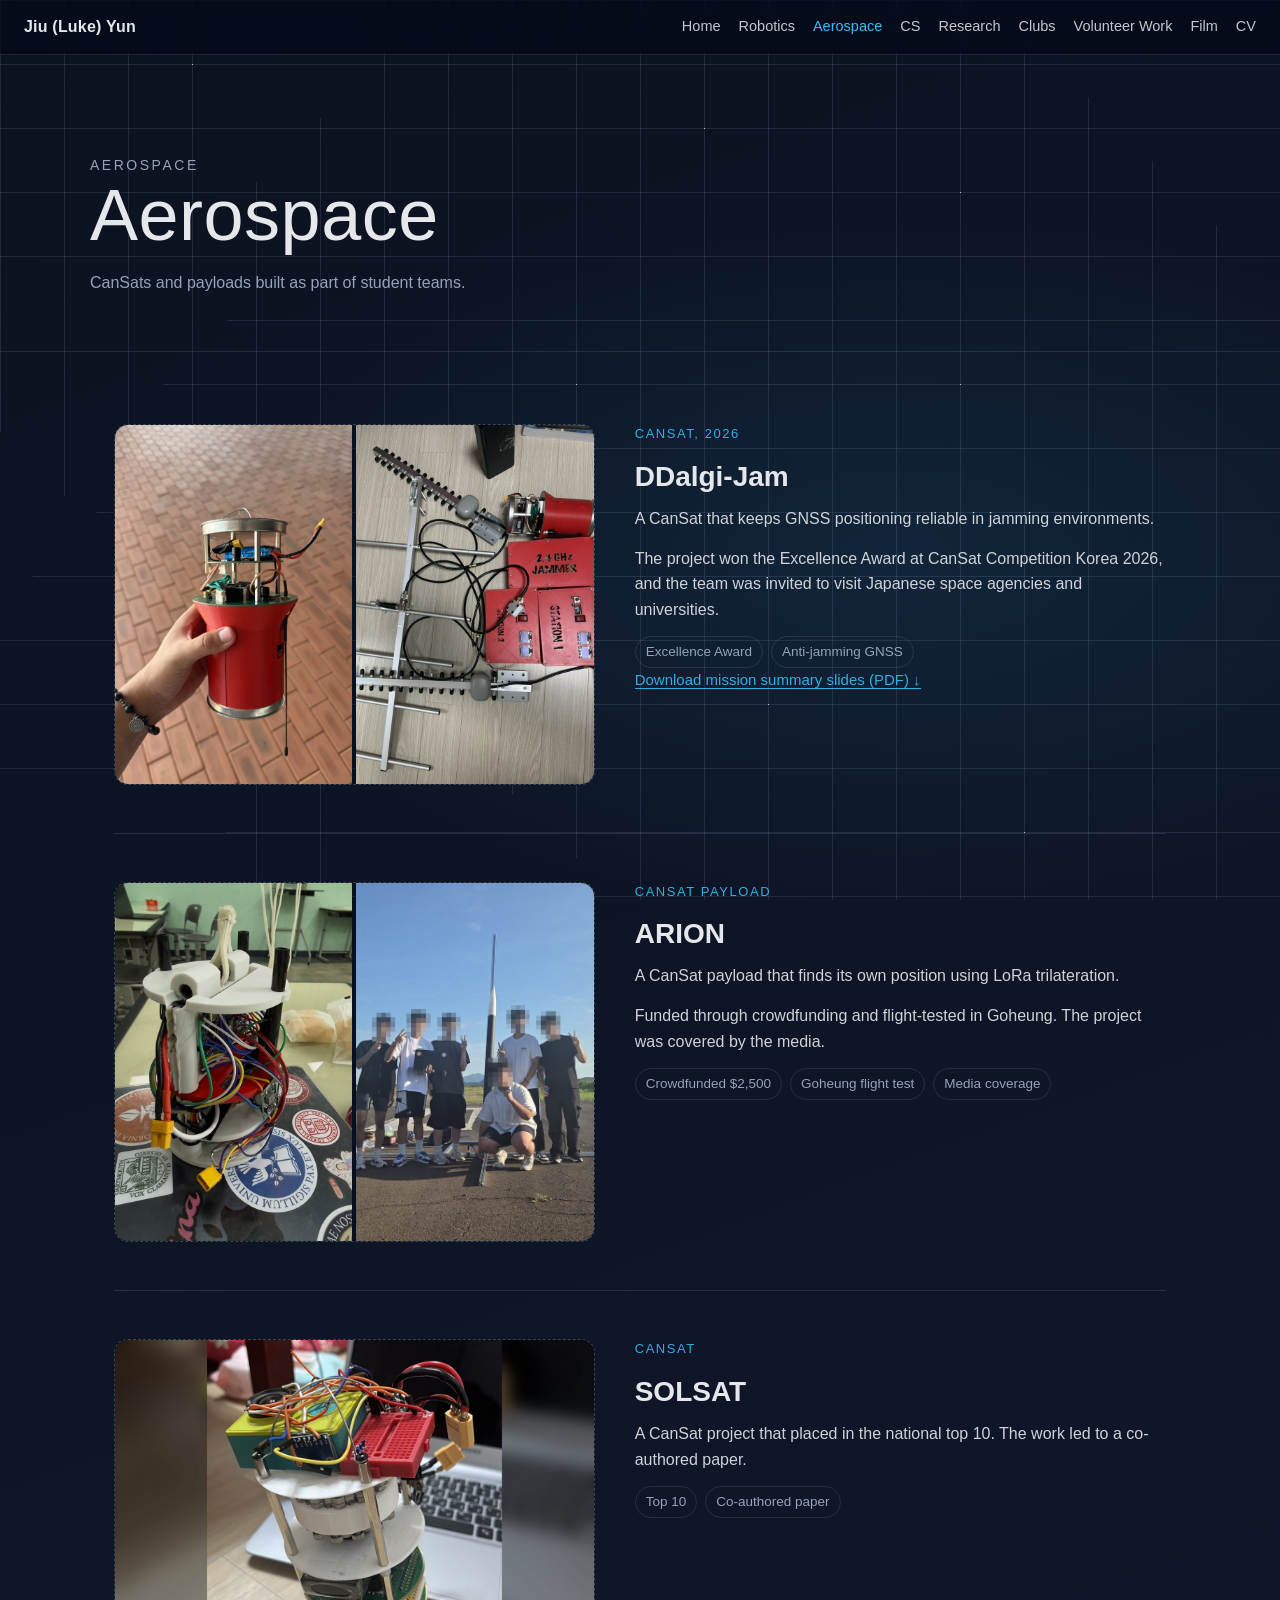
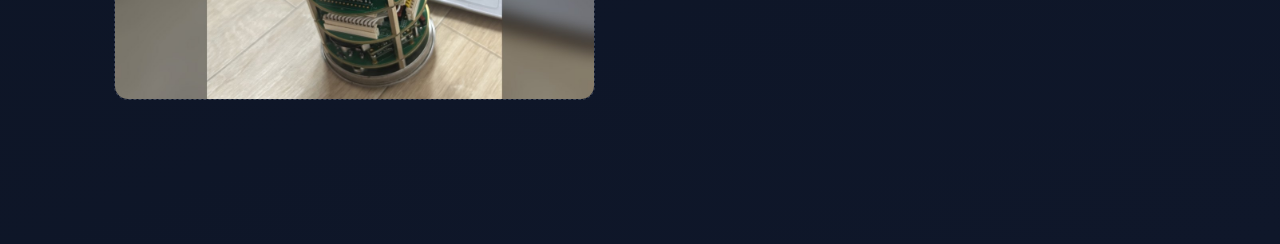
==== aerospace.html @ 2cd90d99 "Film: expand gallery to 191 photos grouped by month Co-Authored-By: Claude Opus 5.5 <noreply@anthrop" ====
<!doctype html>
<html lang="en">
<head>
  <meta charset="UTF-8" />
  <meta name="viewport" content="width=device-width, initial-scale=1" />
  <title>Aerospace | Jiu (Luke) Yun</title>
  <link rel="icon" href="favicon.ico?v=2" sizes="any" />
  <link rel="icon" href="assets/icons/favicon.svg?v=2" type="image/svg+xml" />
  <link rel="apple-touch-icon" href="assets/icons/apple-touch-icon.png?v=2" />
  <link rel="manifest" href="site.webmanifest" />
  <meta name="theme-color" content="#0b1220" />
  <link rel="stylesheet" href="styles/main.css?v=13" />
  <script>
    try{ if(!sessionStorage.getItem('bpIntro')){ document.documentElement.classList.add('bp-intro'); sessionStorage.setItem('bpIntro','1'); } }catch(e){}
    setTimeout(function(){ document.documentElement.classList.add('bp-done'); }, 4500);
  </script>
  <script src="scripts/blueprint.js?v=3" defer></script>
</head>
<body>

<header class="topbar">
  <div class="brand">Jiu (Luke) Yun</div>
  <nav class="nav">
    <a href="index.html">Home</a>
    <a href="robotics.html">Robotics</a>
    <a href="aerospace.html" class="active">Aerospace</a>
    <a href="cs.html">CS</a>
    <a href="research.html">Research</a>
    <a href="clubs.html">Clubs</a>
    <a href="volunteer.html">Volunteer Work</a>
    <a href="film.html">Film</a>
    <a href="cv.html">CV</a>
  </nav>
</header>

<section class="pageHead">
  <div class="pageHeadInner">
    <p class="sectionTitle">Aerospace</p>
    <h1>Aerospace</h1>
    <p>CanSats and payloads built as part of student teams.</p>
  </div>
</section>

<main class="projectList">
  <article class="project">
    <div class="projectMedia duo"><img src="assets/projects/ddalgijam-1.jpg" alt="DDalgi-Jam CanSat" loading="lazy"><img src="assets/projects/ddalgijam-2.jpg" alt="DDalgi-Jam ground stations, jammer, and antennas" loading="lazy"></div>
    <div>
      <p class="projectMeta">CanSat, 2026</p>
      <h2>DDalgi-Jam</h2>
      <p>A CanSat that keeps GNSS positioning reliable in jamming environments.</p>
      <p>The project won the Excellence Award at CanSat Competition Korea 2026, and the team was invited to visit Japanese space agencies and universities.</p>
      <ul class="tags"><li>Excellence Award</li><li>Anti-jamming GNSS</li></ul>
      <p class="projectLink"><a href="assets/docs/ddalgijam-mission-summary.pdf" download="DDalgi-Jam-Mission-Summary.pdf">Download mission summary slides (PDF) &darr;</a></p>
    </div>
  </article>

  <article class="project">
    <div class="projectMedia duo"><img src="assets/projects/arion-1.jpg" alt="ARION payload" loading="lazy"><img src="assets/projects/arion-team.jpg" alt="ARION team at the launch site" loading="lazy" style="object-position:47% 50%"></div>
    <div>
      <p class="projectMeta">CanSat payload</p>
      <h2>ARION</h2>
      <p>A CanSat payload that finds its own position using LoRa trilateration.</p>
      <p>Funded through crowdfunding and flight-tested in Goheung. The project was covered by the media.</p>
      <ul class="tags"><li>Crowdfunded $2,500</li><li>Goheung flight test</li><li>Media coverage</li></ul>
    </div>
  </article>

  <article class="project">
    <div class="projectMedia"><img src="assets/projects/solsat.jpg" alt="SOLSAT CanSat" loading="lazy"></div>
    <div>
      <p class="projectMeta">CanSat</p>
      <h2>SOLSAT</h2>
      <p>A CanSat project that placed in the national top 10. The work led to a co-authored paper.</p>
      <ul class="tags"><li>Top 10</li><li>Co-authored paper</li></ul>
    </div>
  </article>
</main>

<script src="scripts/main.js"></script>
</body>
</html>
---- styles/main.css ----
html {
  scroll-behavior: smooth;
}

:root{
  --bg:#0b1220;
  --bg2:#0f172a;
  --text:#e5e7eb;
  --muted:#94a3b8;
  --line: rgba(148,163,184,.18);
  --accent:#38bdf8;
}

*{ box-sizing:border-box; }

body{
  margin:0;
  color:var(--text);
  background:
    radial-gradient(1200px 600px at 70% 30%, rgba(56,189,248,.10), transparent 60%),
    linear-gradient(160deg, var(--bg), var(--bg2));
  font-family:-apple-system, BlinkMacSystemFont, "Segoe UI", Arial, sans-serif;
  line-height:1.6;
}

/* hero background only */
.heroWrap{
  position: relative;
  isolation: isolate;
}

.heroWrap::before{
  content:"";
  position:absolute;
  inset:0;
  pointer-events:none;
  background:
    linear-gradient(var(--line) 1px, transparent 1px) 0 0 / 64px 64px,
    linear-gradient(90deg, var(--line) 1px, transparent 1px) 0 0 / 64px 64px,
    linear-gradient(rgba(148,163,184,.08) 1px, transparent 1px) 0 0 / 16px 16px,
    linear-gradient(90deg, rgba(148,163,184,.08) 1px, transparent 1px) 0 0 / 16px 16px;
  opacity:.6;
  z-index:-1;
}

/* top nav */
.topbar{
  position:fixed;
  top:0; left:0; right:0;
  display:flex;
  align-items:center;
  justify-content:space-between;
  padding:14px 24px;
  background: rgba(2,6,23,.55);
  border-bottom:1px solid rgba(148,163,184,.18);
  backdrop-filter: blur(10px);
  z-index:50;
}

.brand{
  font-weight:700;
  letter-spacing:.2px;
}

.nav{
  display:flex;
  gap:18px;
  align-items:center;
}

.nav a{
  color:var(--text);
  text-decoration:none;
  opacity:.85;
  font-size:14.5px;
}

.nav a:hover{ opacity:1; }

.nav a.active{
  opacity:1;
  color:var(--accent);
}

/* full-screen hero */
.heroWrap{
  min-height:100vh;
  display:grid;
  place-items:center;
  padding: 0 24px;
}

.hero{
  text-align:center;
  transform: translateY(-18px);
}

.hero h1{
  margin:0;
  font-size: clamp(56px, 8vw, 110px);
  font-weight:300;
  letter-spacing:.5px;
}

.hero p{
  margin: 12px 0 0;
  color: var(--muted);
}

.down{
  margin-top: 44px;
  font-size: 34px;
  color: rgba(229,231,235,.7);
  animation: bob 1.6s ease-in-out infinite;
}

@keyframes bob{
  0%,100%{ transform: translateY(0); }
  50%{ transform: translateY(10px); }
}

/* ---- About section (scroll-down info) ---- */
.section{
  max-width: 1100px;
  margin: 0 auto;
  padding: 96px 24px;
}

.sectionTitle{
  font-size: 14px;
  letter-spacing: .18em;
  text-transform: uppercase;
  color: var(--muted);
  margin: 0 0 16px;
}

.aboutGrid{
  display: grid;
  grid-template-columns: 1fr;
  gap: 28px;
  align-items: center;
}

@media (min-width: 900px){
  .aboutGrid{
    grid-template-columns: 1.1fr .9fr; /* text | photo */
    gap: 36px;
  }
}

.aboutCard{
  background: #ffffff;              /* 완전 흰 카드 */
  border: 1px solid #e5e7eb;        /* 연한 테두리 */
  border-radius: 18px;
  padding: 26px 26px 22px;

  /* ↓ 이 줄은 제거 */
  /* backdrop-filter: blur(10px); */
}

.aboutLead{
  font-size: 28px;
  line-height: 1.25;
  margin: 0 0 12px;
  font-weight: 600;
}

.aboutBody{
  margin: 0 0 18px;
  color: var(--muted);
}

.contactList{
  display: grid;
  gap: 10px;
  margin-top: 10px;
}

.contactItem{
  display: flex;
  gap: 10px;
  align-items: baseline;
}

.contactLabel{
  width: 72px;
  color: rgba(229,231,235,.75);
  font-size: 13px;
  letter-spacing: .08em;
  text-transform: uppercase;
}

.contactValue a{
  color: var(--text);
  text-decoration: none;
  border-bottom: 1px dashed rgba(56,189,248,.55);
}
.contactValue a:hover{
  color: var(--accent);
  border-bottom-color: rgba(56,189,248,.9);
}

.profileWrap{
  display: grid;
  place-items: center;
}

.profileImg{
  width: min(420px, 92%);
  aspect-ratio: 4 / 5;
  object-fit: cover;
  border-radius: 22px;
  border: 1px solid rgba(148,163,184,.18);
  box-shadow: 0 18px 40px rgba(0,0,0,.28);
  background: rgba(2,6,23,.35);
}

/* helpers */
.page{ padding: 120px 24px 64px; max-width: 1100px; margin: 0 auto; }
.muted{ color: var(--muted); }

.downLink{
  display: inline-block;
  margin-top: 44px;
  font-size: 34px;
  color: rgba(229,231,235,.7);
  text-decoration: none;
  animation: bob 1.6s ease-in-out infinite;
}
.downLink:hover{ color: var(--accent); }

.section{
  max-width: 1100px;
  margin: 0 auto;
  padding: 96px 24px;
}

#about{
  background: #f8fafc;
  color: #0f172a;
}
/* ===== Section pages ===== */
.pageHead{position:relative;isolation:isolate;padding:140px 24px 56px;border-bottom:1px solid var(--line)}
.pageHead::before{content:"";position:absolute;inset:0;pointer-events:none;
  background:
    linear-gradient(var(--line) 1px, transparent 1px) 0 0 / 64px 64px,
    linear-gradient(90deg, var(--line) 1px, transparent 1px) 0 0 / 64px 64px,
    linear-gradient(rgba(148,163,184,.08) 1px, transparent 1px) 0 0 / 16px 16px,
    linear-gradient(90deg, rgba(148,163,184,.08) 1px, transparent 1px) 0 0 / 16px 16px;
  opacity:.6;z-index:-1}
.pageHeadInner{max-width:1100px;margin:0 auto}
.pageHead h1{margin:0;font-size:clamp(40px,6vw,72px);font-weight:300;letter-spacing:.5px;line-height:1.1}
.pageHead p{margin:14px 0 0;color:var(--muted);max-width:60ch}

.projectList{max-width:1100px;margin:0 auto;padding:24px 24px 96px}
.project{display:grid;grid-template-columns:1fr;gap:24px;padding:48px 0;border-bottom:1px solid var(--line)}
.project:last-child{border-bottom:0}
@media (min-width:900px){.project{grid-template-columns:.95fr 1.05fr;gap:40px;align-items:start}}
.projectMedia{aspect-ratio:4/3;border:1px dashed rgba(148,163,184,.35);border-radius:14px;background:rgba(2,6,23,.35);display:grid;place-items:center;color:var(--muted);font-size:14px;overflow:hidden}
.projectMedia img{width:100%;height:100%;object-fit:cover}
.projectMeta{font-size:13px;letter-spacing:.12em;text-transform:uppercase;color:var(--accent);margin:0 0 8px}
.project h2{margin:0 0 12px;font-size:28px;font-weight:600;line-height:1.25}
.project p{margin:0 0 14px;opacity:.9;max-width:62ch}
.tags{display:flex;flex-wrap:wrap;gap:8px;margin:6px 0 0;padding:0;list-style:none}
.tags li{font-size:13.5px;padding:4px 10px;border:1px solid var(--line);border-radius:999px;color:var(--muted)}

.cvWrap{max-width:1100px;margin:0 auto;padding:24px 24px 96px}
.cvBlock{padding:40px 0;border-bottom:1px solid var(--line)}
.cvBlock:last-of-type{border-bottom:0}
.cvRow{display:grid;grid-template-columns:1fr;gap:4px;padding:14px 0;border-top:1px solid rgba(148,163,184,.10)}
.cvRow:first-of-type{border-top:0}
@media (min-width:720px){.cvRow{grid-template-columns:140px 1fr;gap:24px}}
.cvDate{color:var(--muted);font-size:14.5px}
.cvTitle{font-weight:600}
.cvSub{color:var(--muted);font-size:14.5px}
.cvDownload{display:inline-block;margin-top:22px;padding:10px 18px;border:1px solid var(--accent);border-radius:10px;color:var(--accent);text-decoration:none}
.cvDownload:hover{background:rgba(56,189,248,.12)}

/* ===== Robot lineup (robotics page) ===== */
.lineup{max-width:1100px;margin:0 auto;padding:56px 24px 24px}
.lineupHead{display:flex;justify-content:space-between;align-items:flex-end;gap:16px;flex-wrap:wrap;margin-bottom:24px}
.lineupHead h2{margin:0;font-size:28px;font-weight:600}
.lineupHead p{margin:6px 0 0;color:var(--muted)}
.filter{display:flex;gap:6px;flex-wrap:wrap}
.filter button{font:inherit;font-size:14px;color:var(--muted);background:transparent;border:1px solid var(--line);border-radius:999px;padding:6px 14px;cursor:pointer}
.filter button[aria-pressed="true"]{color:var(--bg);background:var(--accent);border-color:var(--accent)}
.robotGrid{display:grid;grid-template-columns:repeat(auto-fill,minmax(230px,1fr));gap:18px;margin:0;padding:0;list-style:none}
.robot{border:1px solid var(--line);border-radius:14px;overflow:hidden;background:rgba(2,6,23,.35);display:flex;flex-direction:column}
.robot[hidden]{display:none}
.robotPhoto{position:relative;overflow:hidden;aspect-ratio:4/3;display:grid;place-items:center;color:var(--muted);font-size:13px;border-bottom:1px dashed rgba(148,163,184,.3)}
.robotPhoto img{position:absolute;inset:0;width:100%;height:100%;object-fit:cover}
.robotBody{padding:14px 16px 16px}
.robotNo{font-size:12px;letter-spacing:.12em;color:var(--accent);margin:0 0 4px}
.robot h3{margin:0 0 10px;font-size:19px;font-weight:600}
.robotSpecs{margin:0;display:grid;grid-template-columns:auto 1fr;gap:4px 12px;font-size:14px}
.robotSpecs dt{color:var(--muted)}
.robotSpecs dd{margin:0}
.blank{color:rgba(148,163,184,.55)}

.paperBlank{border:1px dashed rgba(148,163,184,.35);border-radius:10px;padding:14px 16px;margin:0 0 14px;color:var(--muted);font-size:14.5px}
.paperBlank dl{margin:0;display:grid;grid-template-columns:auto 1fr;gap:6px 14px}
.paperBlank dt{color:var(--muted)}
.paperBlank dd{margin:0;color:rgba(148,163,184,.55)}

/* ===== Site-wide blueprint grid (fixed, continuous behind every section) ===== */
.heroWrap::before, .pageHead::before{ display:none; }
body::before, body::after{
  content:"";
  position:fixed;
  inset:0;
  pointer-events:none;
  z-index:-1;
}
/* fine 16px grid */
body::before{
  background:
    linear-gradient(rgba(148,163,184,.07) 1px, transparent 1px) 0 0 / 16px 16px,
    linear-gradient(90deg, rgba(148,163,184,.07) 1px, transparent 1px) 0 0 / 16px 16px;
}
/* major 64px grid */
body::after{
  background:
    linear-gradient(rgba(148,163,184,.16) 1px, transparent 1px) 0 0 / 64px 64px,
    linear-gradient(90deg, rgba(148,163,184,.16) 1px, transparent 1px) 0 0 / 64px 64px;
}

/* intro: grid lines grow out from scattered intersections (scripts/blueprint.js) */
body::before, body::after{ transition: opacity .7s ease; }
.bp-intro:not(.bp-done) body::before,
.bp-intro:not(.bp-done) body::after{ opacity:0; }
.bpCanvas{ position:fixed; inset:0; width:100%; height:100%; pointer-events:none; z-index:-1; transition: opacity .7s ease; }
.bp-intro .hero, .bp-intro .pageHeadInner{ animation: bpFade .8s ease-out 1.4s both; }
@keyframes bpFade{ from{ opacity:0; transform: translateY(-6px); } to{ opacity:1; transform: translateY(-18px); } }
.bp-intro .pageHeadInner{ animation-name: bpFadeFlat; }
@keyframes bpFadeFlat{ from{ opacity:0; } to{ opacity:1; } }
@media (prefers-reduced-motion: reduce){
  .bp-intro body::before, .bp-intro body::after{ opacity:1 !important; }
  .bp-intro .hero, .bp-intro .pageHeadInner{ animation:none; }
  .bpCanvas{ display:none; }
}

/* ===== About: floating rounded panel ===== */
#about{
  max-width:1100px;
  margin:0 auto 96px;
  padding:72px 48px;
  border-radius:28px;
  background:#f8fafc;
  color:#0f172a;
  border:1px solid rgba(148,163,184,.25);
  box-shadow:0 30px 80px rgba(0,0,0,.35);
}
@media (max-width: 1148px){
  #about{ margin:0 24px 96px; }
}
@media (max-width: 640px){
  #about{ margin:0 16px 64px; padding:40px 20px; border-radius:20px; }
}
#about .contactLabel{ color:#475569; }
#about .contactValue a{ color:#0f172a; border-bottom-color:rgba(15,23,42,.35); }
#about .contactValue a:hover{ color:#0369a1; border-bottom-color:#0369a1; }
.projectMedia{position:relative}
.projectMedia > img{position:absolute;inset:0;width:100%;height:100%;object-fit:cover}
.projectMedia.duo{display:grid;grid-template-columns:1fr 1fr;gap:4px;place-items:stretch}
.projectMedia.duo > img{position:static;min-height:0}
.projectLink{margin:14px 0 0;font-size:15px}
.projectLink a{color:var(--accent);text-decoration:none;border-bottom:1px solid currentColor}
.projectLink a:hover{opacity:.8}
.paperInfo{border:1px solid rgba(148,163,184,.25);border-radius:10px;padding:14px 16px;margin:0 0 14px;font-size:14.5px}
.paperInfo dl{margin:0;display:grid;grid-template-columns:auto 1fr;gap:6px 14px}
.paperInfo dt{color:var(--muted)}
.paperInfo dd{margin:0;color:#e2e8f0}
.paperInfo b{font-weight:600;color:#fff}
.projectMedia.page{background:#e5e7eb}
.projectMedia.page > img{object-fit:cover;object-position:top}
a.projectMedia{display:block;width:100%;align-self:start}
/* ===== Clubs ===== */
.clubSection{max-width:1100px;margin:0 auto;padding:24px 24px 96px}
.clubGrid{list-style:none;margin:0;padding:0;display:grid;grid-template-columns:repeat(auto-fill,minmax(320px,1fr));gap:16px}
.club{border:1px solid rgba(148,163,184,.22);border-radius:16px;background:rgba(2,6,23,.45);padding:20px 22px}
.clubField{font-size:12px;letter-spacing:.12em;text-transform:uppercase;color:var(--accent);margin:0 0 8px}
.club h3{margin:0 0 6px;font-size:22px;font-weight:600}
.clubRole{margin:0;color:var(--muted);font-size:15px}
.club{display:flex;align-items:center;gap:18px}
.clubLogo{width:84px;height:84px;flex:0 0 84px;border-radius:14px;object-fit:cover;background:#fff}
.clubLogo.empty{background:transparent;border:1px dashed rgba(148,163,184,.35)}
.clubText{min-width:0}
.projectMedia.logoMedia{border-style:solid;border-color:rgba(148,163,184,.2)}
.projectMedia.logoMedia > img{position:static;width:auto;height:78%;max-width:78%;object-fit:contain;margin:auto}
.project a{color:var(--accent)}
/* ===== Film ===== */
.filmSection{max-width:1200px;margin:0 auto;padding:24px 24px 96px}
.filmMonth{font-size:13px;letter-spacing:.14em;text-transform:uppercase;color:var(--accent);font-weight:500;margin:40px 0 14px;padding-top:18px;border-top:1px solid rgba(148,163,184,.18)}
.filmMonth:first-child{margin-top:0}
.filmGrid{columns:3 280px;column-gap:12px}
.filmItem{display:block;break-inside:avoid;margin:0 0 12px;border-radius:8px;overflow:hidden;background:#0b1220;border:1px solid rgba(148,163,184,.16)}
.filmItem img{display:block;width:100%;height:auto;transition:transform .35s ease}
.filmItem:hover img{transform:scale(1.02)}
@media (max-width:640px){.filmGrid{columns:2;column-gap:8px}.filmItem{margin-bottom:8px}}
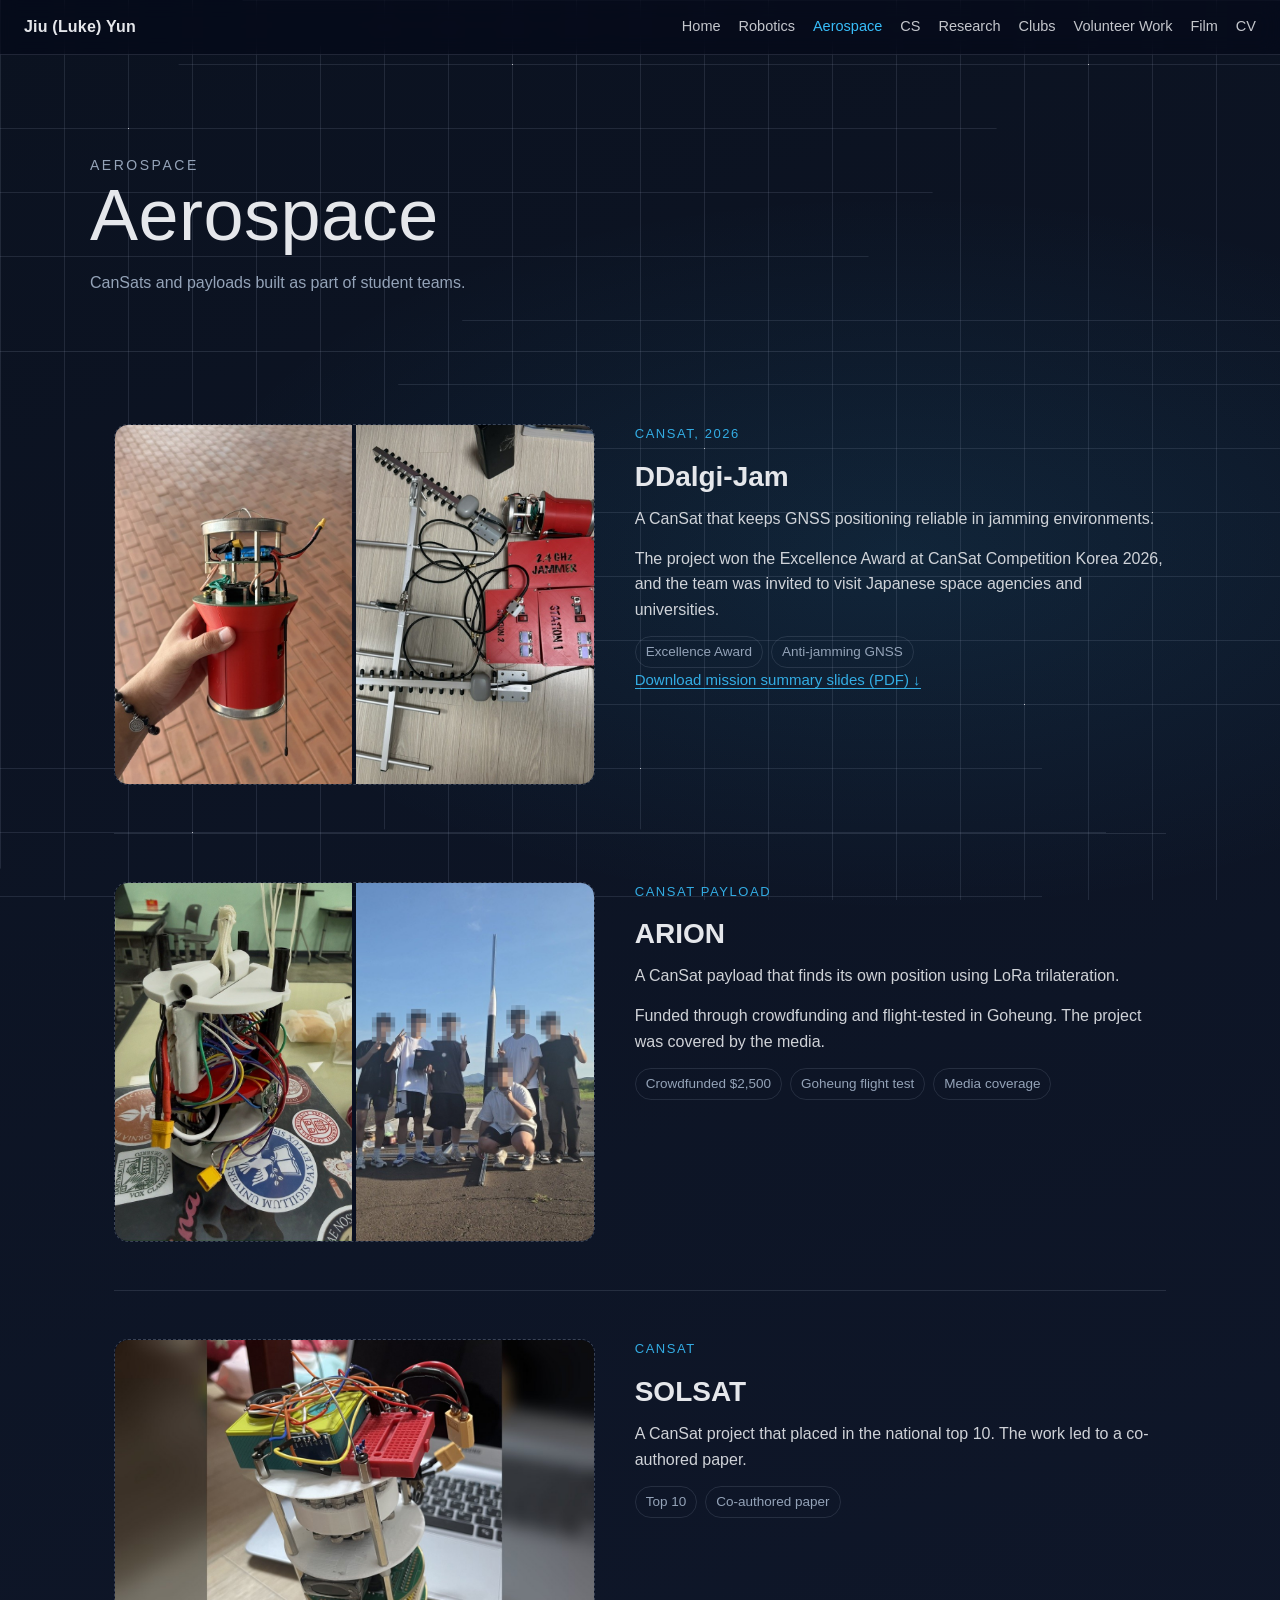
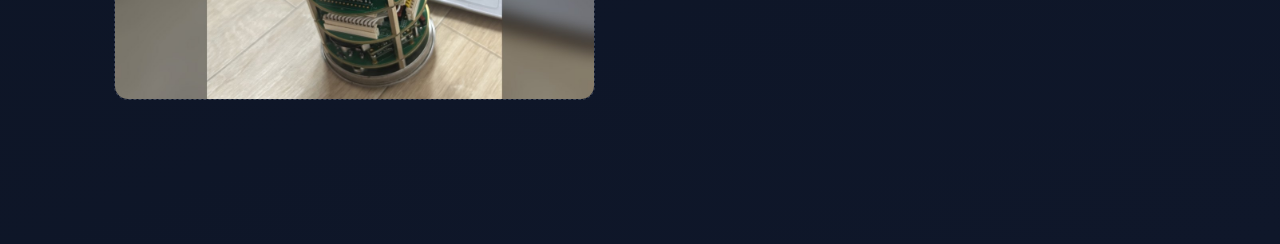
==== commit 3e9a0a14: "Film: feature Instagram profile photo, drop two silhouettes Co-Authored-By: Claude Opus 5.5 <noreply" ====
--- a/aerospace.html
+++ b/aerospace.html
@@ -9,7 +9,7 @@
   <link rel="apple-touch-icon" href="assets/icons/apple-touch-icon.png?v=2" />
   <link rel="manifest" href="site.webmanifest" />
   <meta name="theme-color" content="#0b1220" />
-  <link rel="stylesheet" href="styles/main.css?v=13" />
+  <link rel="stylesheet" href="styles/main.css?v=14" />
   <script>
     try{ if(!sessionStorage.getItem('bpIntro')){ document.documentElement.classList.add('bp-intro'); sessionStorage.setItem('bpIntro','1'); } }catch(e){}
     setTimeout(function(){ document.documentElement.classList.add('bp-done'); }, 4500);
--- a/styles/main.css
+++ b/styles/main.css
@@ -397,3 +397,8 @@
 .filmItem img{display:block;width:100%;height:auto;transition:transform .35s ease}
 .filmItem:hover img{transform:scale(1.02)}
 @media (max-width:640px){.filmGrid{columns:2;column-gap:8px}.filmItem{margin-bottom:8px}}
+.filmHead{display:flex;align-items:center;justify-content:space-between;gap:40px}
+.filmProfile{flex:0 0 230px;display:block;text-decoration:none;color:var(--muted);text-align:center;font-size:13px;letter-spacing:.04em}
+.filmProfile img{display:block;width:100%;aspect-ratio:3/4;object-fit:cover;border-radius:14px;border:1px solid rgba(148,163,184,.3);box-shadow:0 18px 50px rgba(0,0,0,.45);transform:rotate(2deg);transition:transform .3s ease;margin-bottom:12px}
+.filmProfile:hover img{transform:rotate(0)}
+@media (max-width:720px){.filmHead{flex-direction:column;align-items:flex-start}.filmProfile{flex-basis:auto;width:180px}}
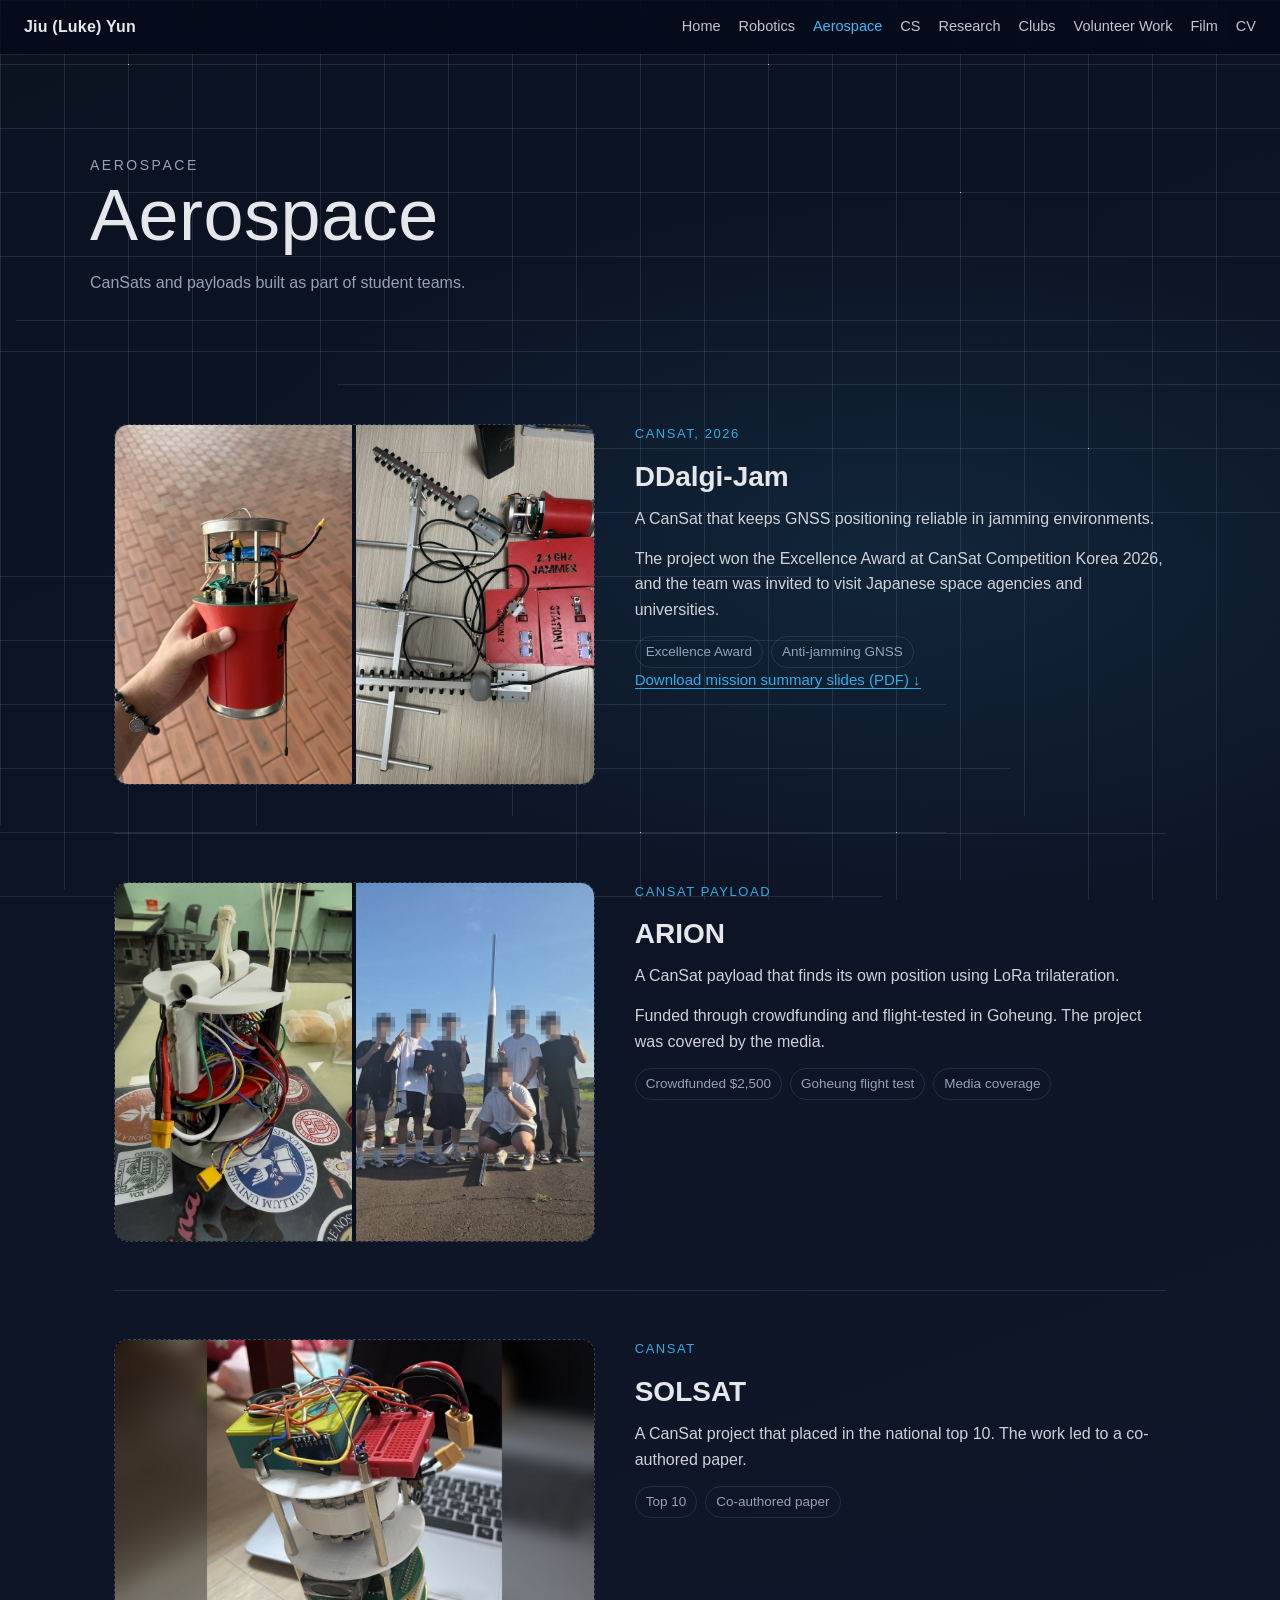
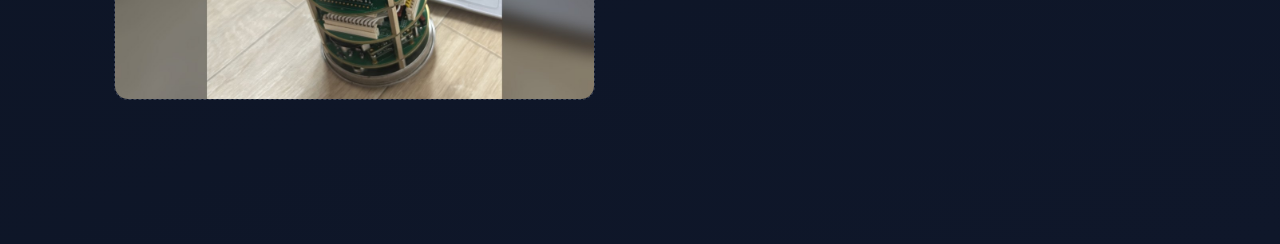
==== commit 9267a176: "Film: correct Instagram handle, add Gloria Patri motto Co-Authored-By: Claude Opus 5.5 <noreply@anth" ====
--- a/aerospace.html
+++ b/aerospace.html
@@ -9,7 +9,7 @@
   <link rel="apple-touch-icon" href="assets/icons/apple-touch-icon.png?v=2" />
   <link rel="manifest" href="site.webmanifest" />
   <meta name="theme-color" content="#0b1220" />
-  <link rel="stylesheet" href="styles/main.css?v=14" />
+  <link rel="stylesheet" href="styles/main.css?v=15" />
   <script>
     try{ if(!sessionStorage.getItem('bpIntro')){ document.documentElement.classList.add('bp-intro'); sessionStorage.setItem('bpIntro','1'); } }catch(e){}
     setTimeout(function(){ document.documentElement.classList.add('bp-done'); }, 4500);
--- a/styles/main.css
+++ b/styles/main.css
@@ -402,3 +402,6 @@
 .filmProfile img{display:block;width:100%;aspect-ratio:3/4;object-fit:cover;border-radius:14px;border:1px solid rgba(148,163,184,.3);box-shadow:0 18px 50px rgba(0,0,0,.45);transform:rotate(2deg);transition:transform .3s ease;margin-bottom:12px}
 .filmProfile:hover img{transform:rotate(0)}
 @media (max-width:720px){.filmHead{flex-direction:column;align-items:flex-start}.filmProfile{flex-basis:auto;width:180px}}
+.filmMotto{margin:6px 0 18px;padding:2px 0 2px 18px;border-left:2px solid rgba(232,200,140,.7)}
+.filmMotto p{margin:0;font-family:"Times New Roman",Tinos,Georgia,serif;font-style:italic;font-size:clamp(19px,2.2vw,24px);line-height:1.4;color:#f1e6cf}
+.filmMotto cite{display:block;margin-top:6px;font-style:normal;font-size:12px;letter-spacing:.12em;text-transform:uppercase;color:rgba(232,200,140,.75)}
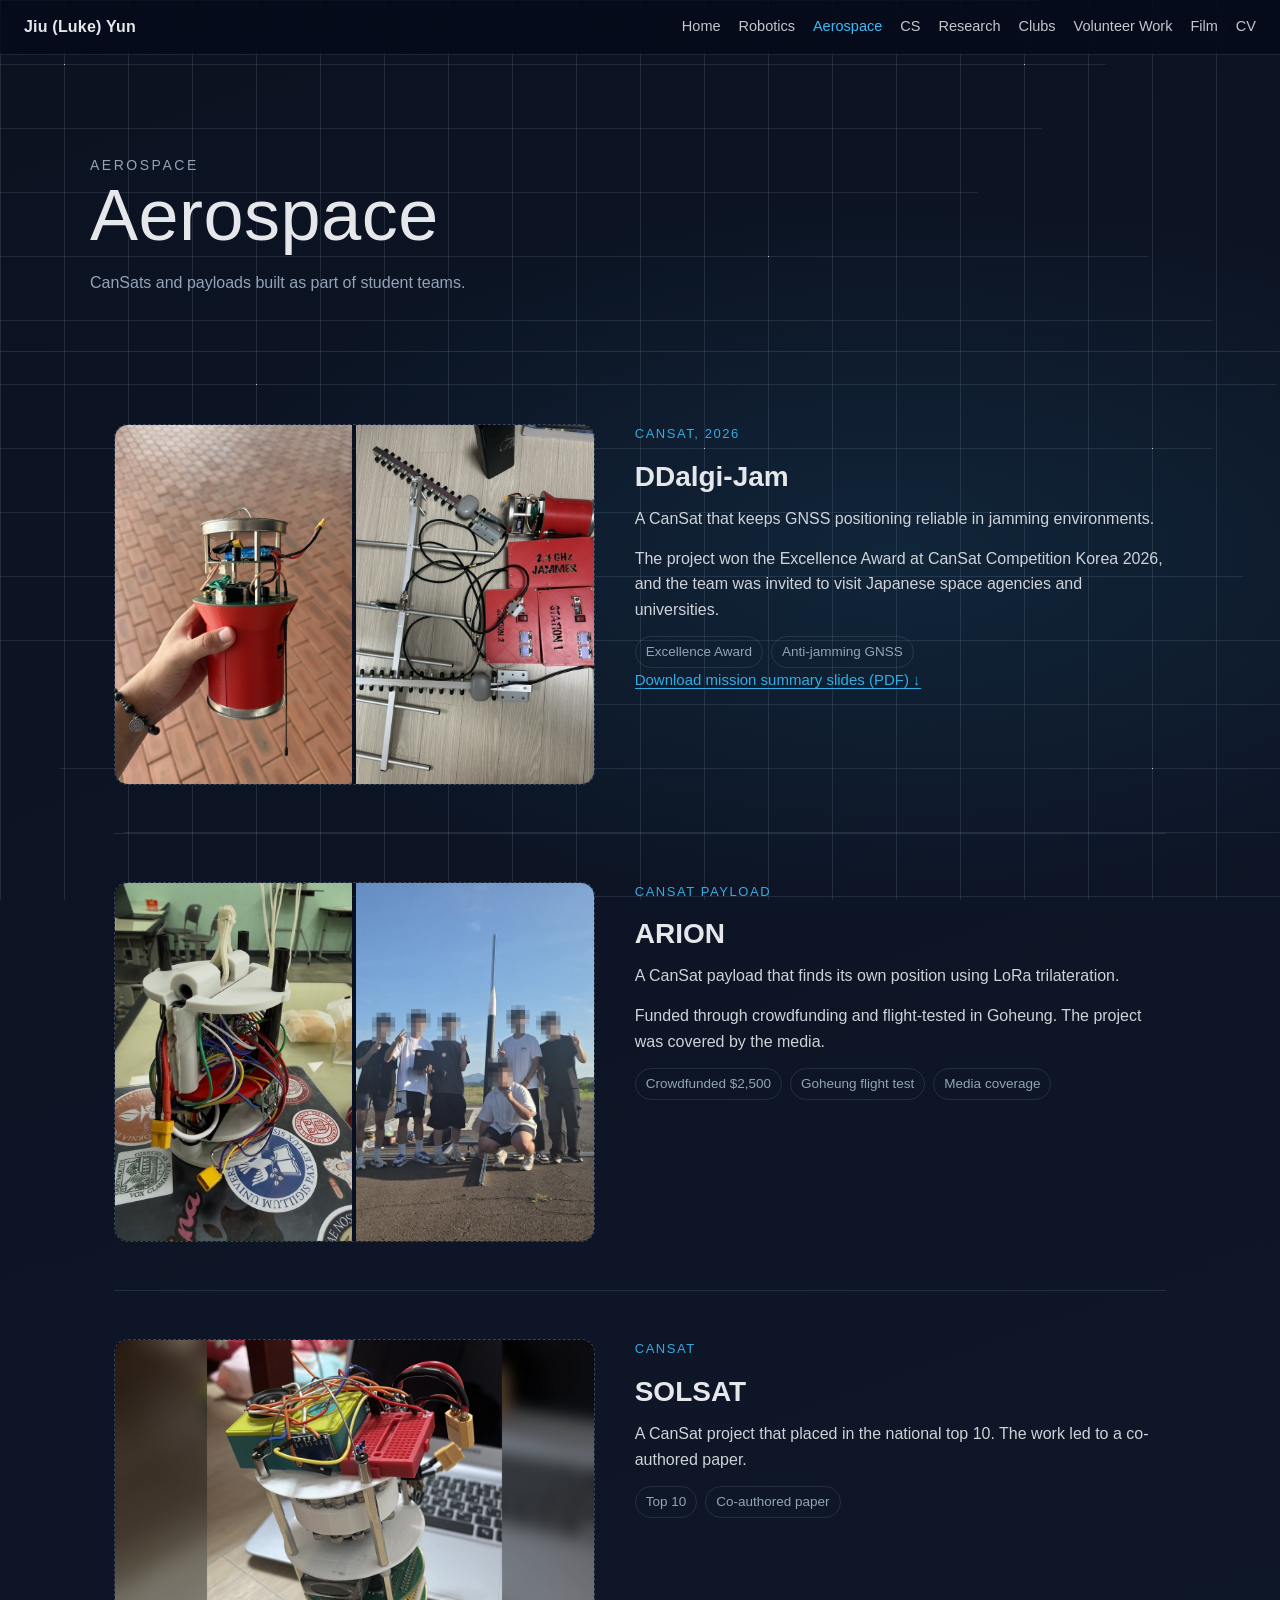
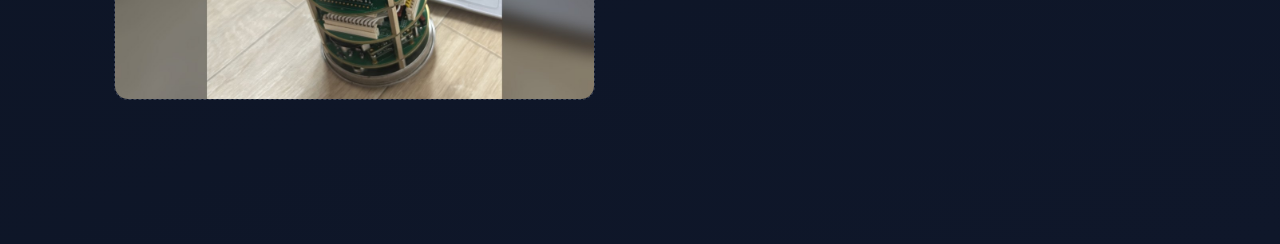
==== commit 2334bc3e: "Film: group photos into five types with filter Co-Authored-By: Claude Opus 5.5 <noreply@anthropic.co" ====
--- a/aerospace.html
+++ b/aerospace.html
@@ -9,7 +9,7 @@
   <link rel="apple-touch-icon" href="assets/icons/apple-touch-icon.png?v=2" />
   <link rel="manifest" href="site.webmanifest" />
   <meta name="theme-color" content="#0b1220" />
-  <link rel="stylesheet" href="styles/main.css?v=15" />
+  <link rel="stylesheet" href="styles/main.css?v=16" />
   <script>
     try{ if(!sessionStorage.getItem('bpIntro')){ document.documentElement.classList.add('bp-intro'); sessionStorage.setItem('bpIntro','1'); } }catch(e){}
     setTimeout(function(){ document.documentElement.classList.add('bp-done'); }, 4500);
--- a/styles/main.css
+++ b/styles/main.css
@@ -405,3 +405,12 @@
 .filmMotto{margin:6px 0 18px;padding:2px 0 2px 18px;border-left:2px solid rgba(232,200,140,.7)}
 .filmMotto p{margin:0;font-family:"Times New Roman",Tinos,Georgia,serif;font-style:italic;font-size:clamp(19px,2.2vw,24px);line-height:1.4;color:#f1e6cf}
 .filmMotto cite{display:block;margin-top:6px;font-style:normal;font-size:12px;letter-spacing:.12em;text-transform:uppercase;color:rgba(232,200,140,.75)}
+.filmFilter{display:flex;flex-wrap:wrap;gap:8px;margin:0 0 28px;position:sticky;top:64px;z-index:5;padding:10px 0;background:linear-gradient(#0b1220 70%,rgba(11,18,32,0))}
+.filmFilter button{font:inherit;font-size:13px;letter-spacing:.04em;color:var(--muted);background:rgba(2,6,23,.6);border:1px solid rgba(148,163,184,.25);border-radius:999px;padding:7px 14px;cursor:pointer}
+.filmFilter button span{opacity:.55;margin-left:4px}
+.filmFilter button.on,.filmFilter button:hover{color:#f1e6cf;border-color:rgba(232,200,140,.7)}
+.filmType{margin:0 0 44px}
+.filmTypeHead{display:flex;align-items:baseline;flex-wrap:wrap;gap:6px 16px;padding-top:18px;margin:0 0 16px;border-top:1px solid rgba(148,163,184,.18)}
+.filmCode{font-family:"IBM Plex Mono",ui-monospace,monospace;font-size:12px;letter-spacing:.14em;color:rgba(232,200,140,.85)}
+.filmTypeHead h2{margin:0;font-size:26px;font-weight:500}
+.filmTypeHead p{margin:0;color:var(--muted);font-family:"Times New Roman",Tinos,Georgia,serif;font-style:italic;font-size:16px}
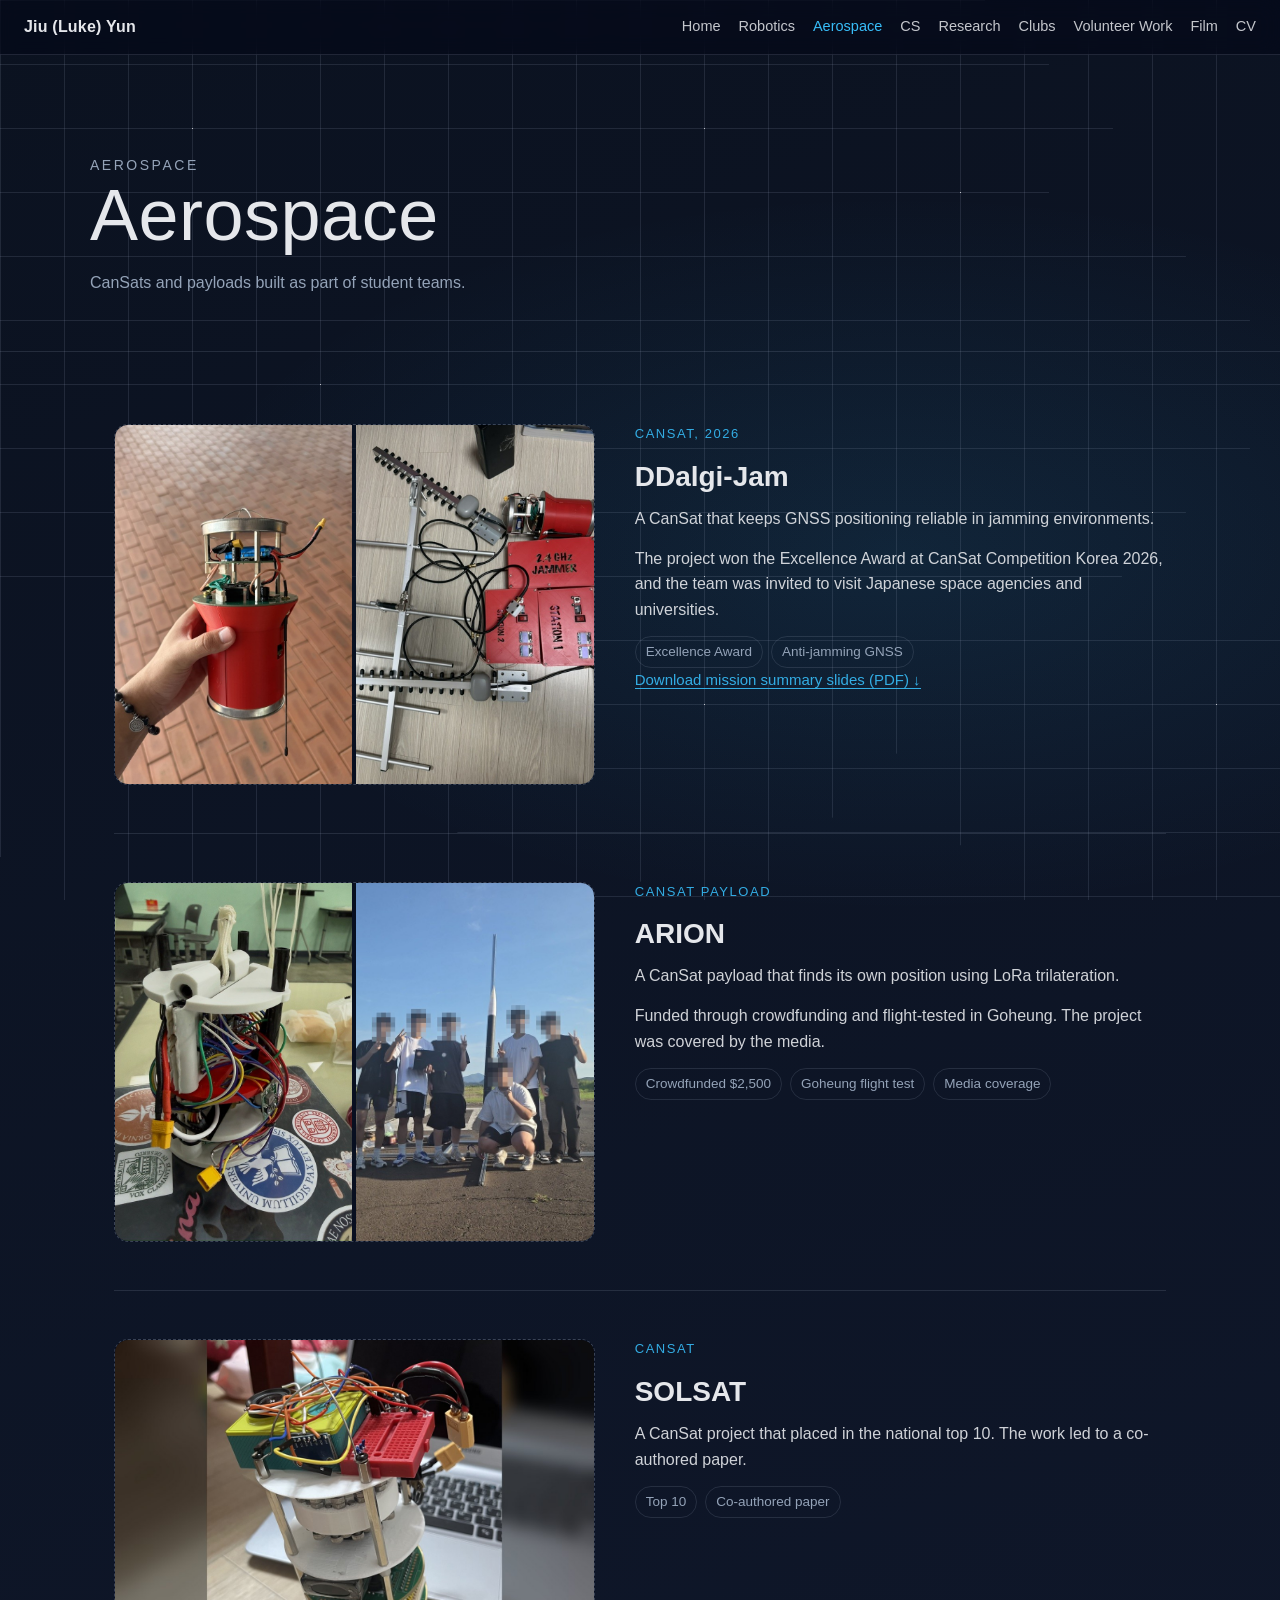
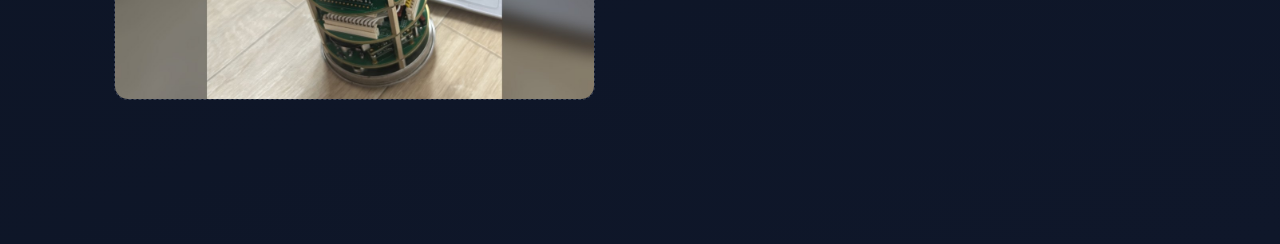
==== commit ed420fa4: "Film: engineering-discipline classification Co-Authored-By: Claude Opus 5.5 <noreply@anthropic.com> " ====
--- a/aerospace.html
+++ b/aerospace.html
@@ -9,7 +9,7 @@
   <link rel="apple-touch-icon" href="assets/icons/apple-touch-icon.png?v=2" />
   <link rel="manifest" href="site.webmanifest" />
   <meta name="theme-color" content="#0b1220" />
-  <link rel="stylesheet" href="styles/main.css?v=16" />
+  <link rel="stylesheet" href="styles/main.css?v=17" />
   <script>
     try{ if(!sessionStorage.getItem('bpIntro')){ document.documentElement.classList.add('bp-intro'); sessionStorage.setItem('bpIntro','1'); } }catch(e){}
     setTimeout(function(){ document.documentElement.classList.add('bp-done'); }, 4500);
--- a/styles/main.css
+++ b/styles/main.css
@@ -414,3 +414,5 @@
 .filmCode{font-family:"IBM Plex Mono",ui-monospace,monospace;font-size:12px;letter-spacing:.14em;color:rgba(232,200,140,.85)}
 .filmTypeHead h2{margin:0;font-size:26px;font-weight:500}
 .filmTypeHead p{margin:0;color:var(--muted);font-family:"Times New Roman",Tinos,Georgia,serif;font-style:italic;font-size:16px}
+.filmEq{font-family:"IBM Plex Mono",ui-monospace,monospace;font-size:14px;color:#cbd5e1;padding:3px 10px;border:1px dashed rgba(148,163,184,.35);border-radius:6px}
+.filmTypeHead p{flex-basis:100%}
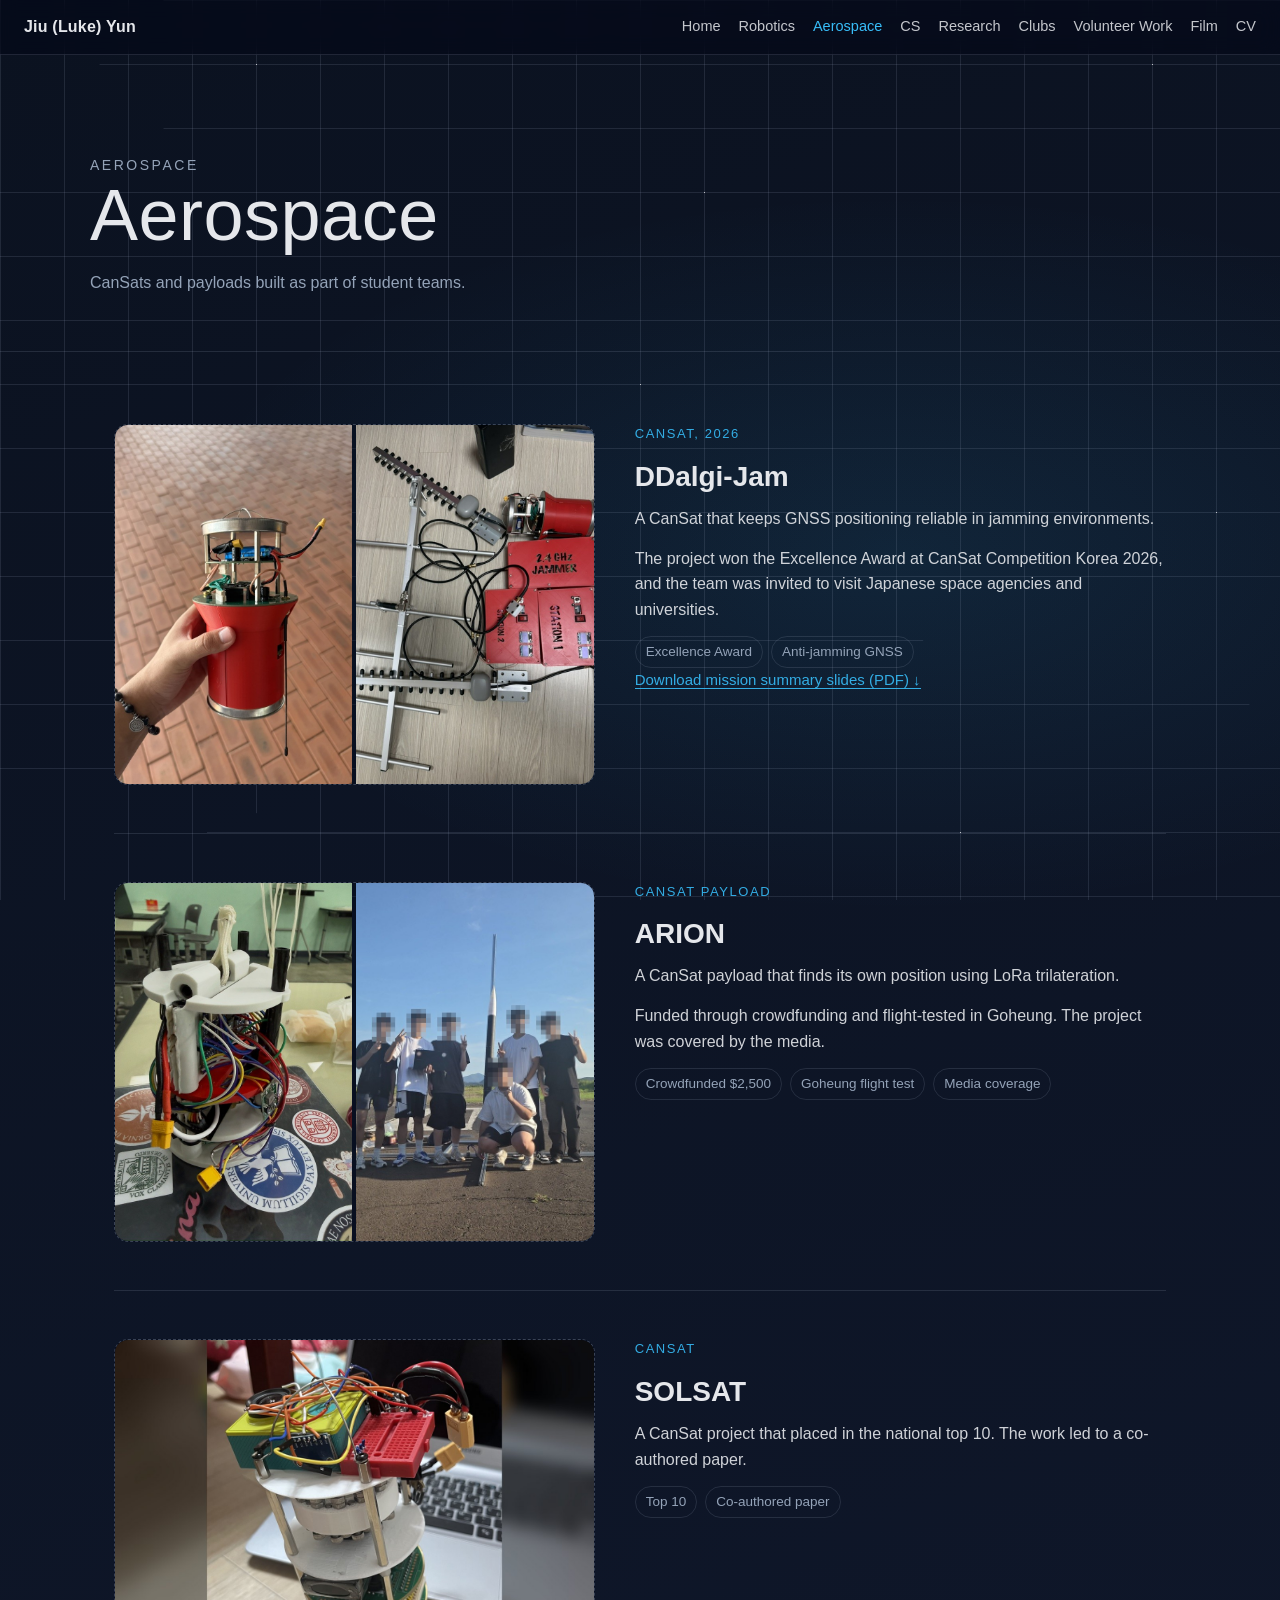
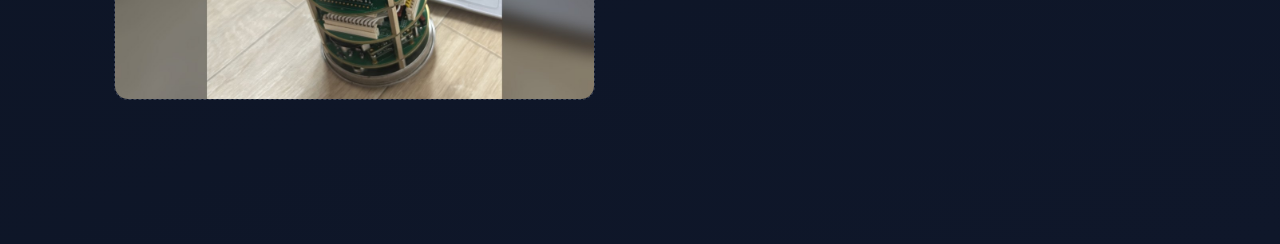
==== commit 3e783925: "CV: publish resume PDF with inline viewer, update honors and skills Co-Authored-By: Claude Opus 5.5 " ====
--- a/aerospace.html
+++ b/aerospace.html
@@ -9,7 +9,7 @@
   <link rel="apple-touch-icon" href="assets/icons/apple-touch-icon.png?v=2" />
   <link rel="manifest" href="site.webmanifest" />
   <meta name="theme-color" content="#0b1220" />
-  <link rel="stylesheet" href="styles/main.css?v=17" />
+  <link rel="stylesheet" href="styles/main.css?v=18" />
   <script>
     try{ if(!sessionStorage.getItem('bpIntro')){ document.documentElement.classList.add('bp-intro'); sessionStorage.setItem('bpIntro','1'); } }catch(e){}
     setTimeout(function(){ document.documentElement.classList.add('bp-done'); }, 4500);
--- a/styles/main.css
+++ b/styles/main.css
@@ -416,3 +416,9 @@
 .filmTypeHead p{margin:0;color:var(--muted);font-family:"Times New Roman",Tinos,Georgia,serif;font-style:italic;font-size:16px}
 .filmEq{font-family:"IBM Plex Mono",ui-monospace,monospace;font-size:14px;color:#cbd5e1;padding:3px 10px;border:1px dashed rgba(148,163,184,.35);border-radius:6px}
 .filmTypeHead p{flex-basis:100%}
+.cvActions{display:flex;flex-wrap:wrap;gap:10px;margin:0 0 18px}
+.cvActions .cvDownload{margin-top:0}
+.cvDownload.ghost{border-color:rgba(148,163,184,.4);color:var(--muted)}
+.cvViewer{border:1px solid rgba(148,163,184,.25);border-radius:14px;overflow:hidden;background:#fff;height:min(88vh,1100px);margin-bottom:20px}
+.cvViewer iframe{width:100%;height:100%;border:0;display:block}
+@media (max-width:720px){.cvViewer{display:none}}
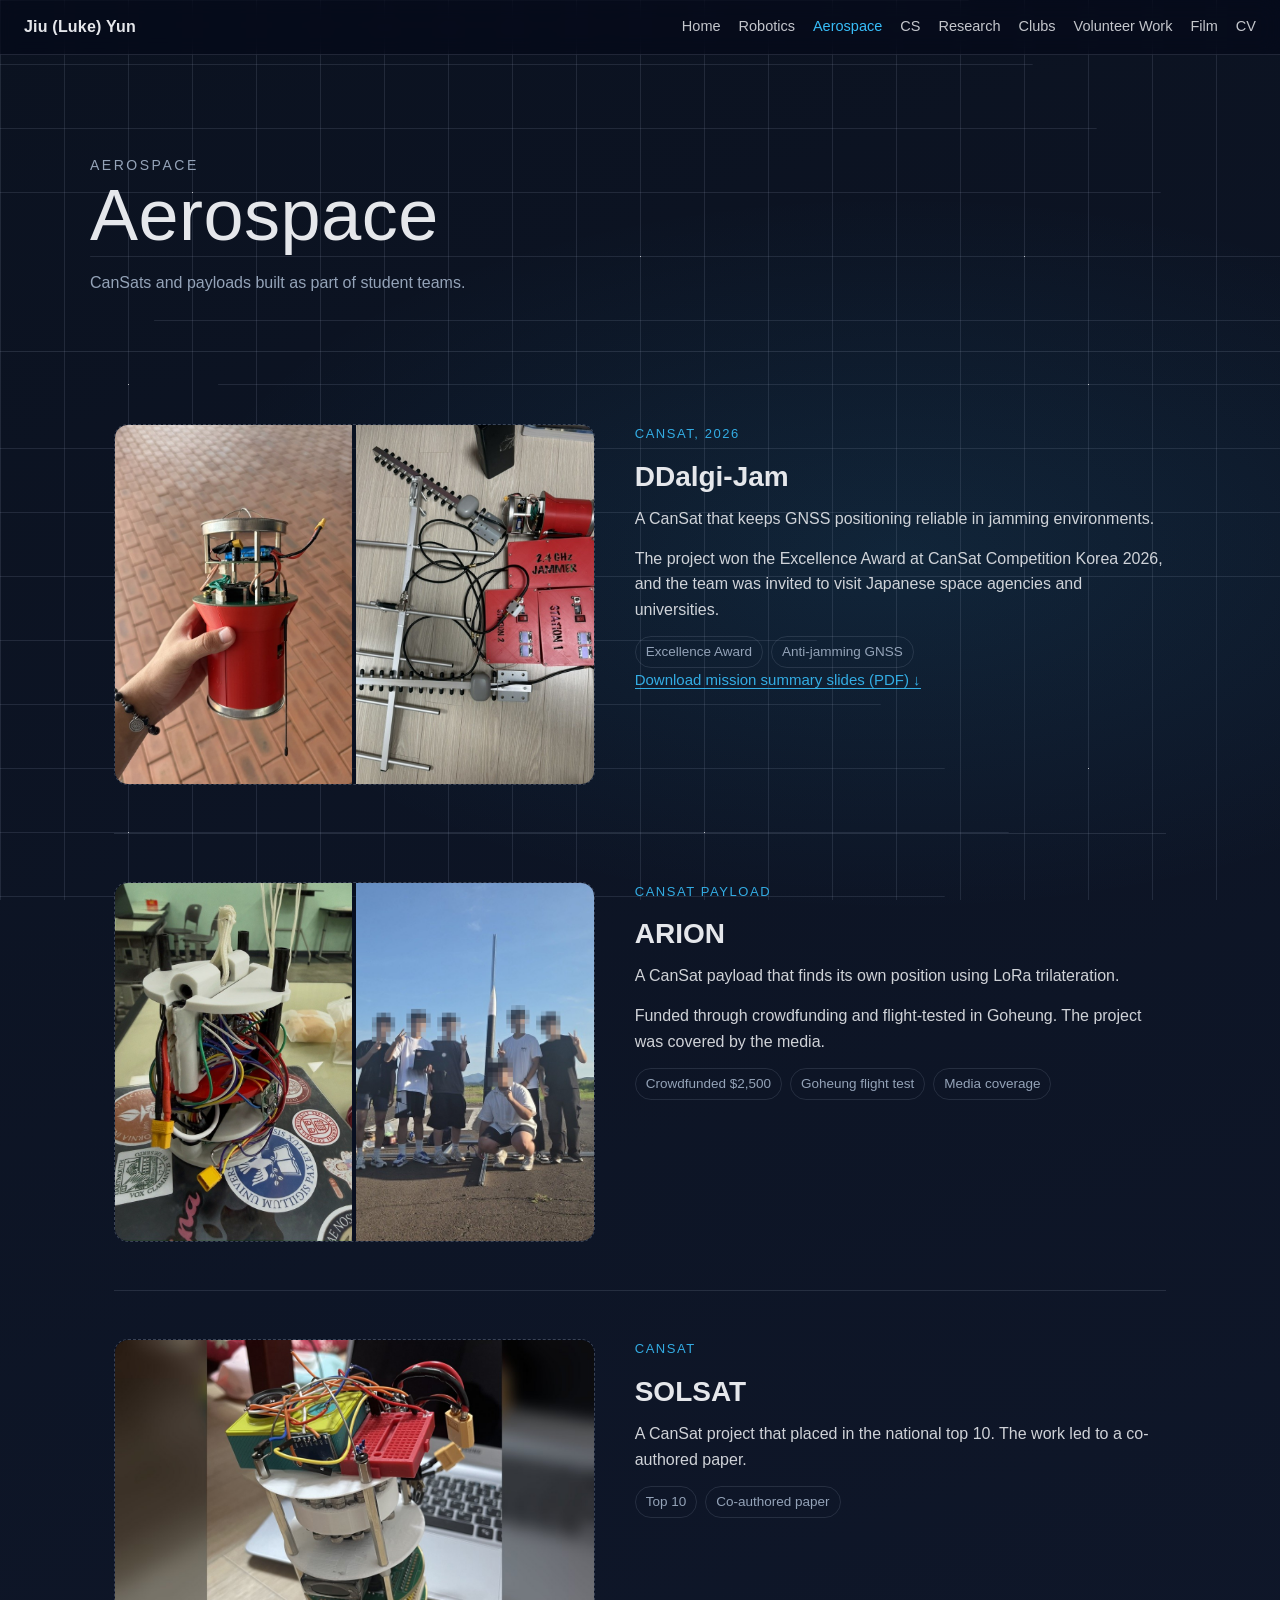
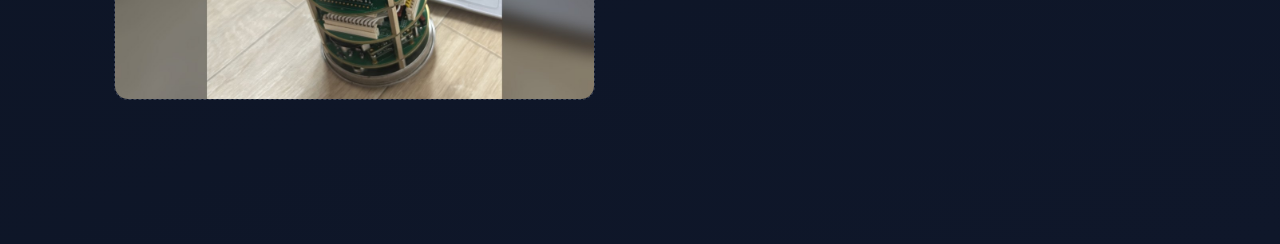
==== commit 94543eba: "Add GoatCounter analytics Co-Authored-By: Claude Opus 5.5 <noreply@anthropic.com> Claude-Session: ht" ====
--- a/aerospace.html
+++ b/aerospace.html
@@ -77,5 +77,6 @@
 </main>
 
 <script src="scripts/main.js"></script>
+<script data-goatcounter="https://lukeyun.goatcounter.com/count" async src="//gc.zgo.at/count.js"></script>
 </body>
 </html>
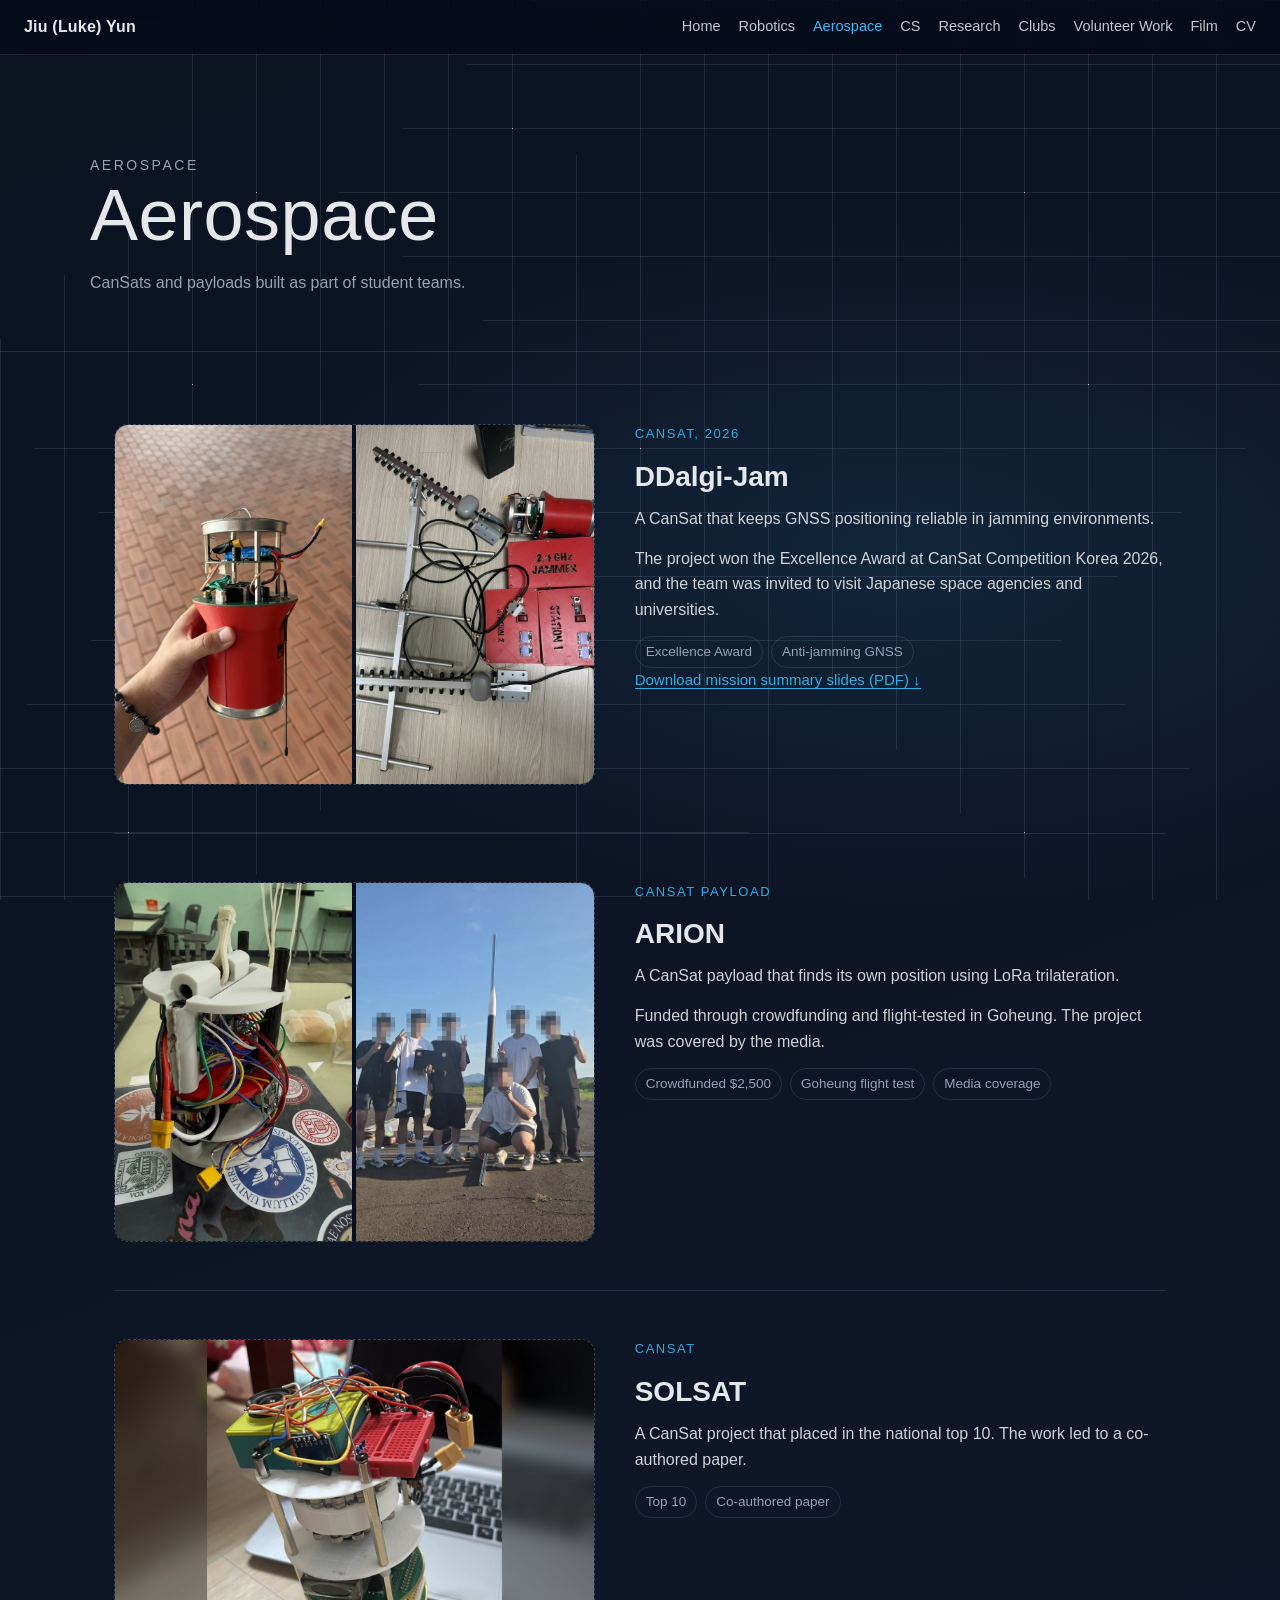
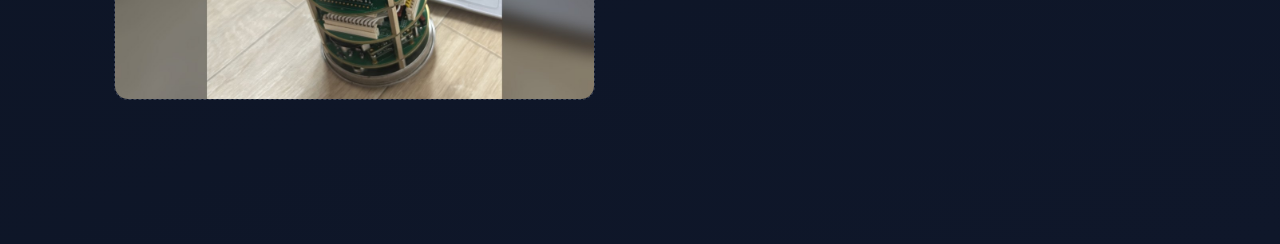
==== commit a191f6ba: "Analytics: skip headless and Meta link-preview bots Co-Authored-By: Claude Opus 5.5 <noreply@anthrop" ====
--- a/aerospace.html
+++ b/aerospace.html
@@ -77,6 +77,15 @@
 </main>
 
 <script src="scripts/main.js"></script>
+<script>
+  window.goatcounter={no_onload:true};
+  window.addEventListener('load',function(){
+    var ua=navigator.userAgent||'';
+    if(navigator.webdriver||/HeadlessChrome|facebookexternalhit|facebookcatalog|meta-externalagent|meta-externalfetcher|Facebot|bot|crawler|spider|preview/i.test(ua))return;
+    var t=setInterval(function(){if(window.goatcounter&&window.goatcounter.count){clearInterval(t);window.goatcounter.count();}},100);
+    setTimeout(function(){clearInterval(t)},10000);
+  });
+</script>
 <script data-goatcounter="https://lukeyun.goatcounter.com/count" async src="//gc.zgo.at/count.js"></script>
 </body>
 </html>
